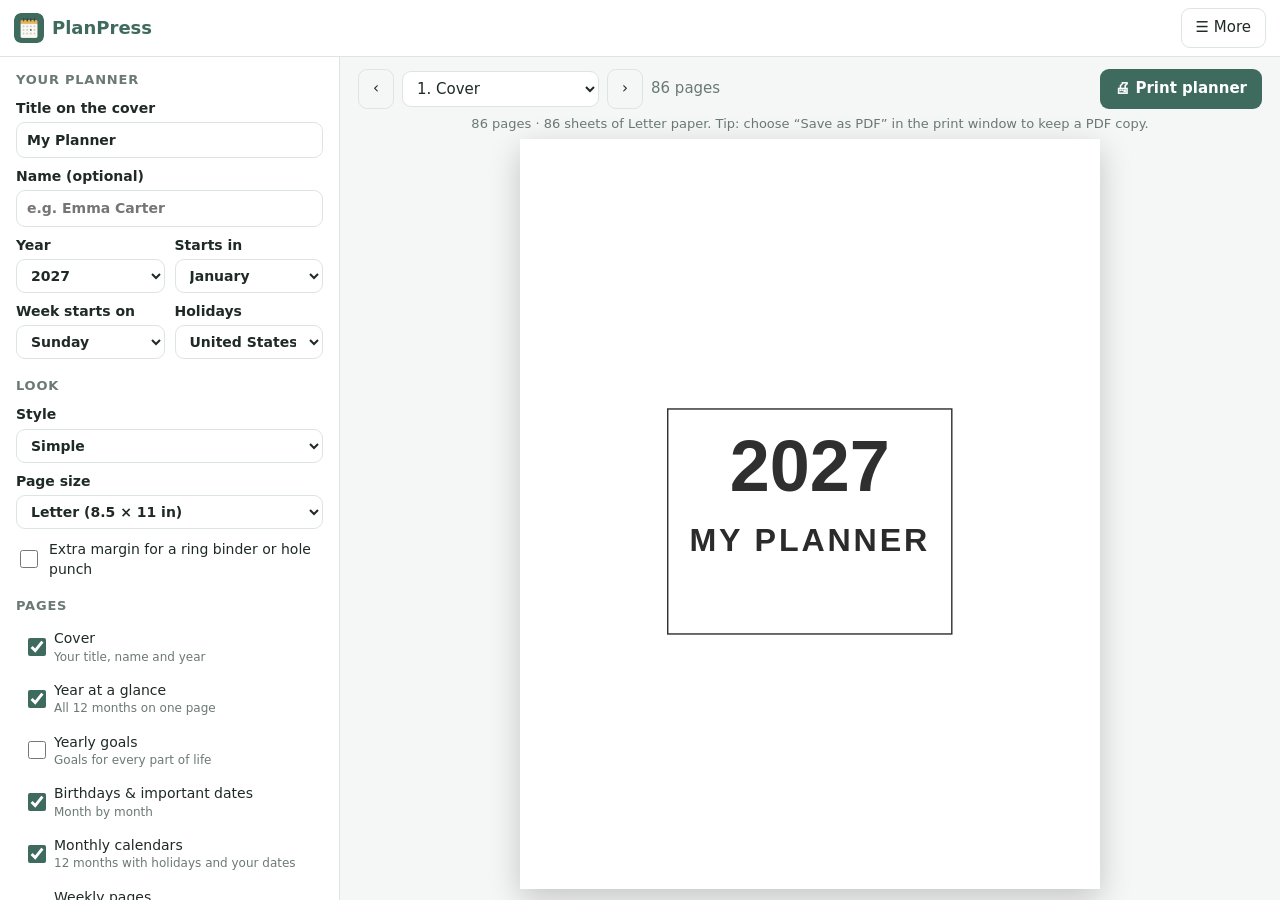
==== index.html @ 3dbf9d5c "Add files via upload" ====
<!doctype html>
<html lang="en">
<head>
  <meta charset="utf-8">
  <meta name="viewport" content="width=device-width, initial-scale=1">
  <title>PlanPress – Printable Planner Maker</title>
  <meta name="description" content="Make your own printable planner: year, monthly and weekly pages with your dates, habit tracker, budget, meal planner, daily pages and more. Print at home. Private and offline.">
  <meta name="theme-color" content="#3f6b5e">
  <link rel="manifest" href="manifest.json">
  <link rel="icon" href="icon-192.png">
  <link rel="stylesheet" href="style.css">
</head>
<body>
  <header class="topbar">
    <div class="brand"><img src="icon-192.png" alt="" width="30" height="30"><span>PlanPress</span></div>
    <div class="top-btns">
      <button id="moreBtn" class="tb">☰ More</button>
      <button id="proBtn" class="pro-btn" hidden>★ Get Pro</button>
    </div>
    <div id="menu" class="menu" hidden>
      <button id="resetBtn">Start again with the default planner…</button>
      <a href="help.html" target="_blank" rel="noopener">❓ How to use PlanPress</a>
      <a href="mailto:thequan03072002@gmail.com?subject=PlanPress%20feedback">✉ Feedback &amp; support</a>
      <a href="https://apps.microsoft.com/detail/9MWSF3JMP1GJ" target="_blank" rel="noopener">More apps: PrintCal – photo cards &amp; calendars</a>
    </div>
  </header>

  <main class="pane">
    <section class="side">
      <h2>Your planner</h2>
      <label class="field">Title on the cover<input id="title" type="text" maxlength="40"></label>
      <label class="field">Name (optional)<input id="owner" type="text" maxlength="40" placeholder="e.g. Emma Carter"></label>
      <div class="two">
        <label class="field">Year<select id="year"></select></label>
        <label class="field">Starts in<select id="start"></select></label>
      </div>
      <div class="two">
        <label class="field">Week starts on<select id="weekStart"><option value="0">Sunday</option><option value="1">Monday</option></select></label>
        <label class="field">Holidays<select id="holidays"></select></label>
      </div>

      <h2>Look</h2>
      <label class="field">Style<select id="style"></select></label>
      <label class="field">Page size<select id="paper"></select></label>
      <label class="check" id="twoUpRow"><input id="twoUp" type="checkbox"> Print 2 pages on each sheet (cut in half)</label>
      <label class="check"><input id="holes" type="checkbox"> Extra margin for a ring binder or hole punch</label>

      <h2>Pages</h2>
      <div id="sections" class="sections"></div>

      <h2>Your important dates</h2>
      <p class="hint">One on each line – birthdays, anniversaries, trips. They appear on your calendar pages.</p>
      <textarea id="dates" rows="6" placeholder="Mar 14 Mom's birthday&#10;Jun 2 Our anniversary&#10;Aug 10 Beach trip"></textarea>

      <h2>Your habits</h2>
      <p class="hint">One on each line (up to 12).</p>
      <textarea id="habits" rows="6"></textarea>
    </section>

    <section class="main-col">
      <div class="pager">
        <button id="pgPrev" class="ghost">‹</button>
        <select id="pgSel"></select>
        <button id="pgNext" class="ghost">›</button>
        <span id="pgCount" class="muted"></span>
        <span class="grow"></span>
        <button id="printBtn" class="primary">🖨 Print planner</button>
      </div>
      <p id="info" class="hint center"></p>
      <div id="preview" class="preview"></div>
    </section>
  </main>

  <dialog id="proDialog" class="dlg">
    <h2>PlanPress Pro</h2>
    <p class="muted">One-time purchase. Yours forever on this Microsoft account – no subscription.</p>
    <ul class="pro-list">
      <li><strong>All 6 styles</strong> <span class="muted">(Free: Simple and Sage)</span></li>
      <li><strong>More pages:</strong> budget, meal planner &amp; grocery list, daily pages, cleaning schedule, yearly goals</li>
      <li><strong>Half Letter and A5 sizes</strong> – print 2 pages on each sheet, cut and bind like a real planner</li>
      <li>Free updates – a new year is always one click away</li>
    </ul>
    <p id="proMsg" class="pro-msg" hidden></p>
    <div class="row-btns">
      <button id="buyBtn" class="primary">Unlock Pro</button>
      <button id="restoreBtn" class="ghost">Restore purchase</button>
      <button id="closePro" class="ghost">Not now</button>
    </div>
  </dialog>

  <div id="toast" class="toast" hidden></div>
  <style id="pageRule"></style>
  <div id="printArea"></div>
  <script src="app.js"></script>
</body>
</html>
---- style.css ----
:root {
  --bg: #f5f7f6; --card: #ffffff; --text: #1f2a27; --muted: #6b7975; --line: #dde5e2;
  --accent: #3f6b5e; --accent-2: #e6efec; --on-accent: #ffffff; --danger: #b42318;
}
@media (prefers-color-scheme: dark) {
  :root { --bg: #121715; --card: #1b2220; --text: #e9f0ed; --muted: #a3b2ad; --line: #2f3a37; --accent: #8cc4b2; --accent-2: #24312d; --on-accent: #10221c; --danger: #f97066; }
}
* { box-sizing: border-box; }
[hidden] { display: none !important; }
html, body { height: 100%; }
body { margin: 0; font: 15px/1.45 'Segoe UI', system-ui, sans-serif; background: var(--bg); color: var(--text); display: flex; flex-direction: column; }
button, input, select, textarea { font: inherit; color: inherit; }
button { cursor: pointer; border: 1px solid transparent; border-radius: 9px; padding: 8px 14px; background: var(--accent-2); }
input, select, textarea { background: var(--card); border: 1px solid var(--line); border-radius: 9px; padding: 7px 10px; width: 100%; }
textarea { resize: vertical; }
input:focus, select:focus, textarea:focus, button:focus-visible { outline: 3px solid var(--accent); outline-offset: 1px; }
.primary { background: var(--accent); color: var(--on-accent); font-weight: 700; }
.ghost { background: transparent; border-color: var(--line); }
.ghost:hover, .tb:hover { border-color: var(--accent); }
.danger { color: var(--danger); }
.muted { color: var(--muted); font-weight: 400; }
.hint { color: var(--muted); font-size: 13px; margin: 4px 0 6px; }
.center { text-align: center; }

.topbar { display: flex; align-items: center; gap: 14px; padding: 8px 14px; background: var(--card); border-bottom: 1px solid var(--line); position: relative; }
.brand { display: flex; align-items: center; gap: 8px; font-weight: 800; font-size: 18px; color: var(--accent); }
.brand img { border-radius: 7px; }
.top-btns { margin-left: auto; display: flex; gap: 8px; }
.tb { background: transparent; border-color: var(--line); }
.pro-btn { background: #c9a227; color: #2a1d00; font-weight: 800; }
.pro-btn.is-pro { background: var(--accent-2); color: var(--accent); cursor: default; }
.menu { position: absolute; right: 14px; top: 52px; background: var(--card); border: 1px solid var(--line); border-radius: 12px; box-shadow: 0 12px 30px rgba(0,0,0,.18); padding: 6px; z-index: 30; display: flex; flex-direction: column; min-width: 290px; }
.menu button, .menu a { text-align: left; background: transparent; padding: 9px 12px; border-radius: 8px; color: var(--text); text-decoration: none; }
.menu button:hover, .menu a:hover { background: var(--accent-2); }

.pane { flex: 1; display: grid; grid-template-columns: 340px 1fr; min-height: 0; }
.side { padding: 14px 16px 40px; border-right: 1px solid var(--line); overflow: auto; background: var(--card); }
.side h2 { font-size: 13px; text-transform: uppercase; letter-spacing: .06em; color: var(--muted); margin: 18px 0 6px; }
.side h2:first-child { margin-top: 0; }
.main-col { overflow: auto; padding: 12px 18px; min-width: 0; }
.field { display: flex; flex-direction: column; gap: 4px; font-weight: 600; font-size: 14px; margin-top: 8px; }
.two { display: grid; grid-template-columns: 1fr 1fr; gap: 10px; }
.row-btns { display: flex; gap: 8px; flex-wrap: wrap; margin-top: 10px; }
.check { display: flex; align-items: center; gap: 8px; margin-top: 10px; font-size: 14px; }
.check input { width: 18px; height: 18px; accent-color: var(--accent); flex: none; }

.sections { display: flex; flex-direction: column; gap: 2px; }
.sec { display: grid; grid-template-columns: 22px 1fr auto; align-items: center; gap: 8px; padding: 6px 8px; border-radius: 8px; font-size: 14px; }
.sec:hover { background: var(--accent-2); }
.sec input[type=checkbox] { width: 18px; height: 18px; accent-color: var(--accent); }
.sec small { display: block; color: var(--muted); font-size: 12px; }
.sec .cnt { width: 64px; padding: 4px 6px; }
.sec .cnt.sel { width: 128px; }
.sec .ctl { display: flex; flex-direction: column; gap: 4px; align-items: flex-end; }
.badge { font-size: 11px; font-weight: 800; color: #8a6d00; background: #fdf3c4; border-radius: 99px; padding: 1px 7px; margin-left: 4px; }

.pager { display: flex; align-items: center; gap: 8px; margin-bottom: 6px; flex-wrap: wrap; }
.pager select { width: auto; max-width: 300px; }
.grow { flex: 1; }
.preview { display: flex; justify-content: center; }
.preview svg { max-width: 100%; height: auto; max-height: calc(100vh - 150px); background: #fff; box-shadow: 0 10px 30px rgba(0,0,0,.2); }

.dlg { border: 1px solid var(--line); border-radius: 16px; padding: 22px; background: var(--card); color: var(--text); max-width: 470px; width: calc(100% - 32px); }
.dlg::backdrop { background: rgba(0,0,0,.5); }
.dlg h2 { margin: 0 0 6px; font-size: 21px; }
.pro-list { padding-left: 20px; line-height: 1.8; }
.pro-msg { background: var(--accent-2); border-radius: 8px; padding: 9px 11px; }
.toast { position: fixed; left: 50%; bottom: 24px; transform: translateX(-50%); background: #1f2937; color: #fff; padding: 11px 18px; border-radius: 10px; z-index: 50; max-width: calc(100% - 24px); }

#printArea { display: none; }
@media print {
  body > *:not(#printArea) { display: none !important; }
  body { background: #fff; display: block; }
  #printArea { display: block; }
}
@media (max-width: 820px) {
  html, body { height: auto; }
  .pane { display: block; }
  .side { border-right: 0; border-bottom: 1px solid var(--line); }
  .brand span { display: none; }
}
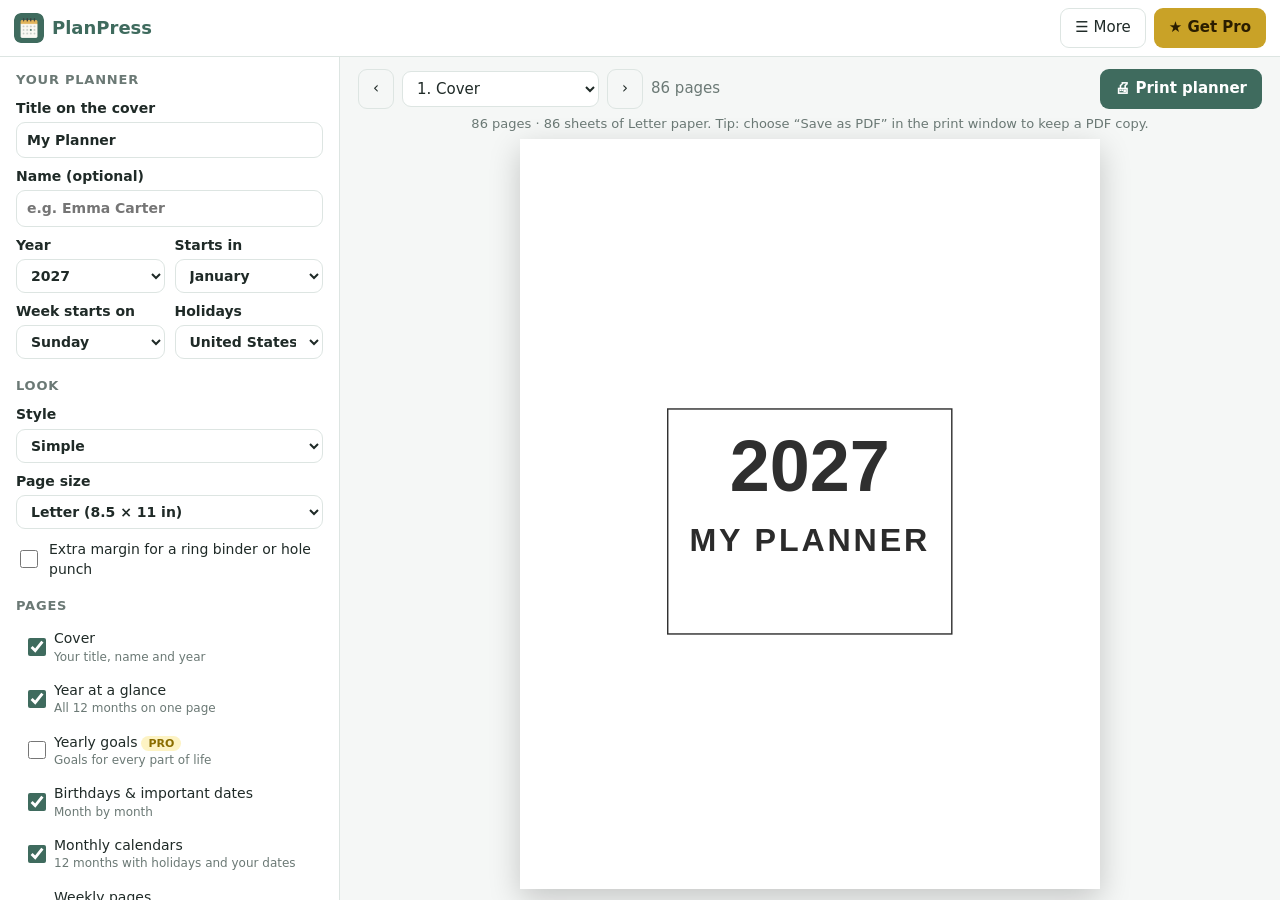
==== commit a43abc8d: "Harden Pro check, close side doors, feedback note" ====
--- a/index.html
+++ b/index.html
@@ -55,6 +55,7 @@
       <h2>Your habits</h2>
       <p class="hint">One on each line (up to 12).</p>
       <textarea id="habits" rows="6"></textarea>
+      <p class="fb-note">💬 Something not working the way you want? Tell me – <a href="mailto:thequan03072002@gmail.com?subject=PlanPress%20feedback">thequan03072002@gmail.com</a>. I read every message and improve the app.</p>
     </section>
 
     <section class="main-col">
@@ -80,9 +81,10 @@
       <li><strong>Half Letter and A5 sizes</strong> – print 2 pages on each sheet, cut and bind like a real planner</li>
       <li>Free updates – a new year is always one click away</li>
     </ul>
+    <p class="fb-note">💬 Something not working the way you want? Tell me – <a href="mailto:thequan03072002@gmail.com?subject=PlanPress%20feedback">thequan03072002@gmail.com</a>. I read every message and improve the app.</p>
     <p id="proMsg" class="pro-msg" hidden></p>
     <div class="row-btns">
-      <button id="buyBtn" class="primary">Unlock Pro</button>
+      <button id="buyBtn" class="primary" autofocus>Unlock Pro</button>
       <button id="restoreBtn" class="ghost">Restore purchase</button>
       <button id="closePro" class="ghost">Not now</button>
     </div>
--- a/style.css
+++ b/style.css
@@ -79,3 +79,5 @@
   .side { border-right: 0; border-bottom: 1px solid var(--line); }
   .brand span { display: none; }
 }
+.fb-note { color: var(--muted); font-size: 12px; font-weight: 400; line-height: 1.45; margin: 10px 0 0; overflow-wrap: anywhere; }
+.fb-note a { color: inherit; text-decoration: underline; }
